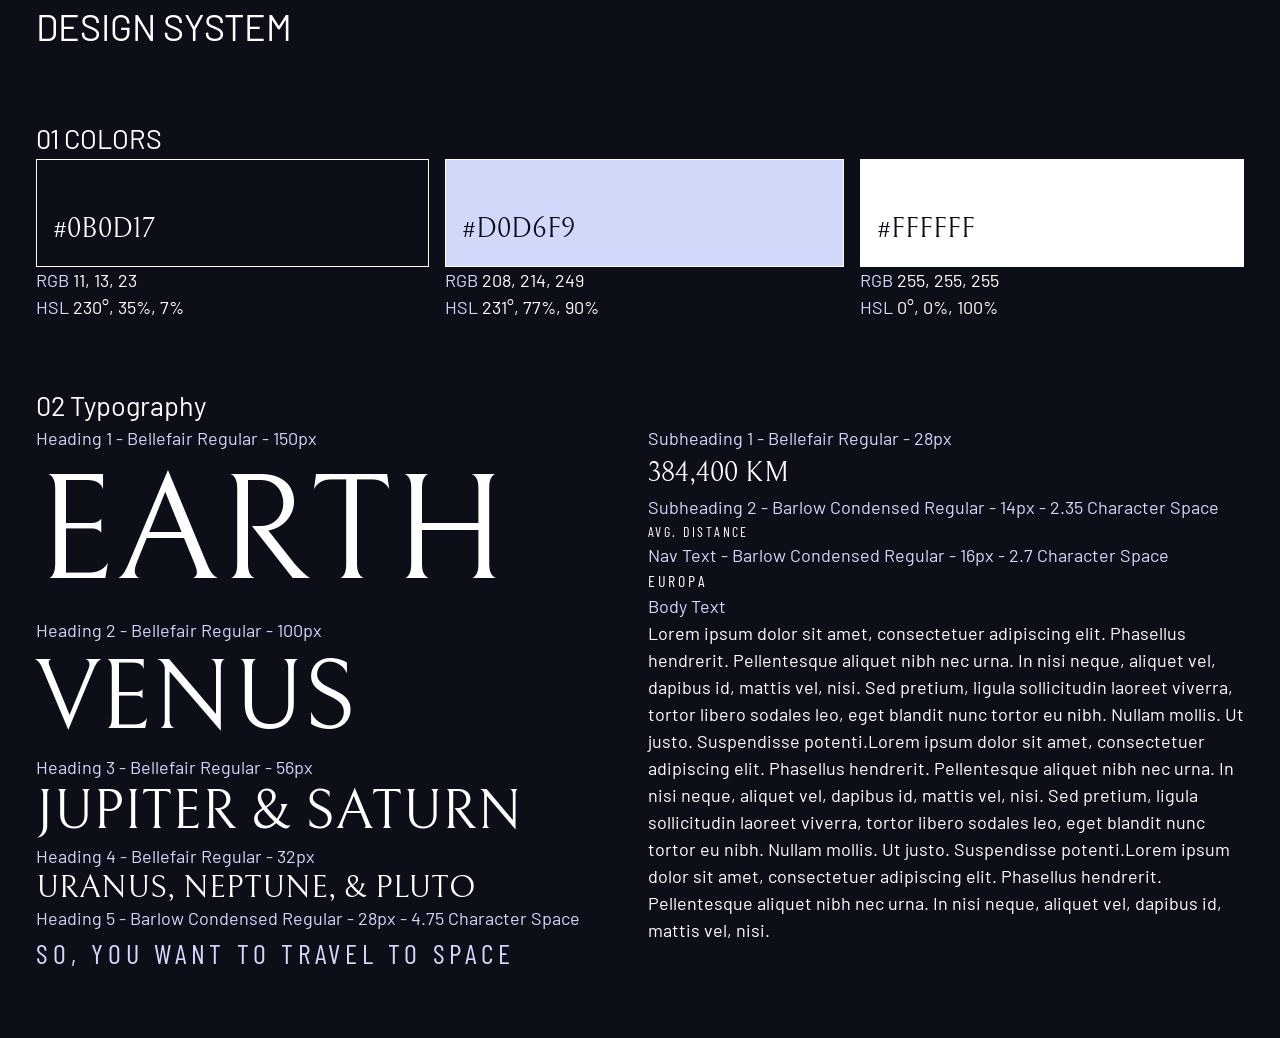
==== design-system.html @ 0db68310 "typography" ====
<html>
    <head>
        <title>Design system</title>
        
        <!-- Google fonts -->
        <link rel="preconnect" href="https://fonts.googleapis.com">
        <link rel="preconnect" href="https://fonts.gstatic.com" crossorigin>
        <link href="https://fonts.googleapis.com/css2?family=Barlow+Condensed:wght@400;700&family=Bellefair&family=Barlow:wght@400;700&display=swap"
            rel="stylesheet">
            
         <link rel="stylesheet" href="index.css">

        <style>
            
        </style>
    </head>
    <body>
        
        <div class="container">
            <h1 class="uppercase">Design system</h1>
            
            <section id="colors" style="margin: 4rem 0">
                <h2 class="uppercase"><span>01</span> colors</h2>
                <div class="flex">
                    <div style="flex-grow: 1;">
                        <div class="bg-dark text-white ff-serif fs-500" style="padding: 3rem 1rem 1rem; border: 1px solid white">#0B0D17</div>
                        <p><span class="text-accent">RGB</span> 11, 13, 23</p>
                        <p><span class="text-accent">HSL</span> 230°, 35%, 7%</p>
                    </div>
                    <div style="flex-grow: 1;">
                        <div class="bg-accent text-dark ff-serif fs-500" style="padding: 3rem 1rem 1rem; border: 1px solid white">#D0D6F9</div>
                        <p><span class="text-accent">RGB</span> 208, 214, 249</p>
                        <p><span class="text-accent">HSL</span> 231°, 77%, 90%</p>
                    </div>
                    <div style="flex-grow: 1;">
                        <div class="bg-white text-dark ff-serif fs-500" style="padding: 3rem 1rem 1rem; border: 1px solid white;">#FFFFFF</div>
                        <p><span class="text-accent">RGB</span> 255, 255, 255</p>
                        <p><span class="text-accent">HSL</span> 0°, 0%, 100%</p>
                    </div>
                </div>
            </section>
            
            <section id="typography"  style="margin: 4rem 0">
                <h2><span>02 </span>Typography</h2>
                <div class="flex">
                    <div style="flex-basis: 100%">
                        <div> 
                            <p class="text-accent">Heading 1 - Bellefair Regular - 150px</p>
                            <p class="fs-900 ff-serif uppercase">Earth</p>
                        </div>
                        <div> 
                            <p class="text-accent">Heading 2 - Bellefair Regular - 100px</p>
                            <p class="fs-800 ff-serif uppercase">Venus</p>
                        </div>
                        <div> 
                            <p class="text-accent">Heading 3 - Bellefair Regular - 56px</p>
                            <p class="fs-700 ff-serif uppercase">Jupiter & Saturn</p>
                        </div>
                        <div> 
                            <p class="text-accent">Heading 4 - Bellefair Regular - 32px</p>
                            <p class="fs-600 ff-serif uppercase">Uranus, Neptune, & Pluto</p>
                        </div>
                        <div> 
                            <p class="text-accent">Heading 5 - Barlow Condensed Regular - 28px - 4.75 Character Space</p>
                            <p class="text-accent fs-500 ff-sans-cond uppercase letter-spacing-1">So, you want to travel to space</p>
                        </div>
                    
                    </div>
                    
                    <div  style="flex-basis: 100%">
                        <div> 
                            <p class="text-accent">Subheading 1 - Bellefair Regular - 28px</p>
                            <p class="fs-500 ff-serif uppercase">384,400 km</p>
                        </div>
                        <div> 
                            <p class="text-accent">Subheading 2 - Barlow Condensed Regular - 14px - 2.35 Character Space</p>
                            <p class="fs-200 uppercase ff-sans-cond letter-spacing-3">Avg. Distance</p>
                        </div>
                        <div> 
                            <p class="text-accent">Nav Text - Barlow Condensed Regular - 16px - 2.7 Character Space</p>
                            <p class="fs-300 uppercase ff-sans-cond letter-spacing-2">Europa</p>
                        </div>
                        <div> 
                            <p class="text-accent">Body Text</p>
                            <p>Lorem ipsum dolor sit amet, consectetuer adipiscing elit. Phasellus hendrerit. Pellentesque aliquet nibh nec urna. In nisi neque, aliquet vel, dapibus id, mattis vel, nisi. Sed pretium, ligula sollicitudin laoreet viverra, tortor libero sodales leo, eget blandit nunc tortor eu nibh. Nullam mollis. Ut justo. Suspendisse potenti.Lorem ipsum dolor sit amet, consectetuer adipiscing elit. Phasellus hendrerit. Pellentesque aliquet nibh nec urna. In nisi neque, aliquet vel, dapibus id, mattis vel, nisi. Sed pretium, ligula sollicitudin laoreet viverra, tortor libero sodales leo, eget blandit nunc tortor eu nibh. Nullam mollis. Ut justo. Suspendisse potenti.Lorem ipsum dolor sit amet, consectetuer adipiscing elit. Phasellus hendrerit. Pellentesque aliquet nibh nec urna. In nisi neque, aliquet vel, dapibus id, mattis vel, nisi. </p>
                        </div> 
                    </div>
                </div>
            </section>
            
            
        </div>
        
        <script src="index.pack.js"></script>
    </body>
</html>
---- index.css ----
/* ------------------- */
/* Custom properties   */
/* ------------------- */

:root {
    /* colors */
    --clr-dark: 230 35% 7%;
    --clr-light: 231 77% 90%;
    --clr-white: 0 0% 100%;
    
    /* font-sizes */
    --fs-900: 9.375rem;
    --fs-800: 6.25rem;
    --fs-700: 3.5rem;
    --fs-600: 2rem;
    --fs-500: 1.75rem;
    --fs-400: 1.125rem;
    --fs-300: 1rem;
    --fs-200: 0.875rem;
    
    /* font-families */
    --ff-serif: "Bellefair", serif;
    --ff-sans-cond: "Barlow Condensed", sans-serif;
    --ff-sans-normal: "Barlow", sans-serif;
}


/* ------------------- */
/* Reset               */
/* ------------------- */

/* https://piccalil.li/blog/a-modern-css-reset/ */

/* Box sizing */
*,
*::before,
*::after {
    box-sizing: border-box;
}

/* Reset margins */
body,
h1,
h2,
h3,
h4,
h5,
p,
figure,
picture {
    margin: 0; 
}

h1,
h2,
h3,
h4,
h5,
h6,
p {
    font-weight: 400;
}

/* set up the body */
body {
    font-family: var(--ff-sans-normal);
    font-size: var(--fs-400);
    color: hsl( var(--clr-white) );
    background-color: hsl( var(--clr-dark) );
    line-height: 1.5;
    min-height: 100vh;
}

/* make images easier to work with */
img,
picutre {
    max-width: 100%;
    display: block;
}

/* make form elements easier to work with */
input,
button,
textarea,
select {
    font: inherit;
}

/* remove animations for people who've turned them off */
@media (prefers-reduced-motion: reduce) {  
  *,
  *::before,
  *::after {
    animation-duration: 0.01ms !important;
    animation-iteration-count: 1 !important;
    transition-duration: 0.01ms !important;
    scroll-behavior: auto !important;
  }
}


/* ------------------- */
/* Utility classes     */
/* ------------------- */

/* general */

.flex {
    display: flex;
    gap: var(--gap, 1rem);
}

.grid {
    display: grid;
    gap: var(--gap, 1rem);
}

.container {
    padding-inline: 2em;
    margin-inline: auto;
    max-width: 80rem;
}

.sr-only {
  position: absolute; 
  width: 1px;
  height: 1px;
  padding: 0;
  margin: -1px; 
  overflow: hidden;
  clip: rect(0, 0, 0, 0);
  white-space: nowrap; /* added line */
  border: 0;
}

/* colors */

.bg-dark { background-color: hsl( var(--clr-dark) );}
.bg-accent { background-color: hsl( var(--clr-light) );}
.bg-white { background-color: hsl( var(--clr-white) );}

.text-dark { color: hsl( var(--clr-dark) );}
.text-accent { color: hsl( var(--clr-light) );}
.text-white { color: hsl( var(--clr-white) );}

/* typography */

.ff-serif { font-family: var(--ff-serif); } 
.ff-sans-cond { font-family: var(--ff-sans-cond); } 
.ff-sans-normal { font-family: var(--ff-sans-normal); } 

.letter-spacing-1 { letter-spacing: 4.75px; } 
.letter-spacing-2 { letter-spacing: 2.7px; } 
.letter-spacing-3 { letter-spacing: 2.35px; } 

.uppercase { text-transform: uppercase; }

.fs-900 { font-size: var(--fs-900); }
.fs-800 { font-size: var(--fs-800); }
.fs-700 { font-size: var(--fs-700); }
.fs-600 { font-size: var(--fs-600); }
.fs-500 { font-size: var(--fs-500); }
.fs-400 { font-size: var(--fs-400); }
.fs-300 { font-size: var(--fs-300); }
.fs-200 { font-size: var(--fs-200); }

.fs-900,
.fs-800,
.fs-700,
.fs-600 {
    line-height: 1.1;
}
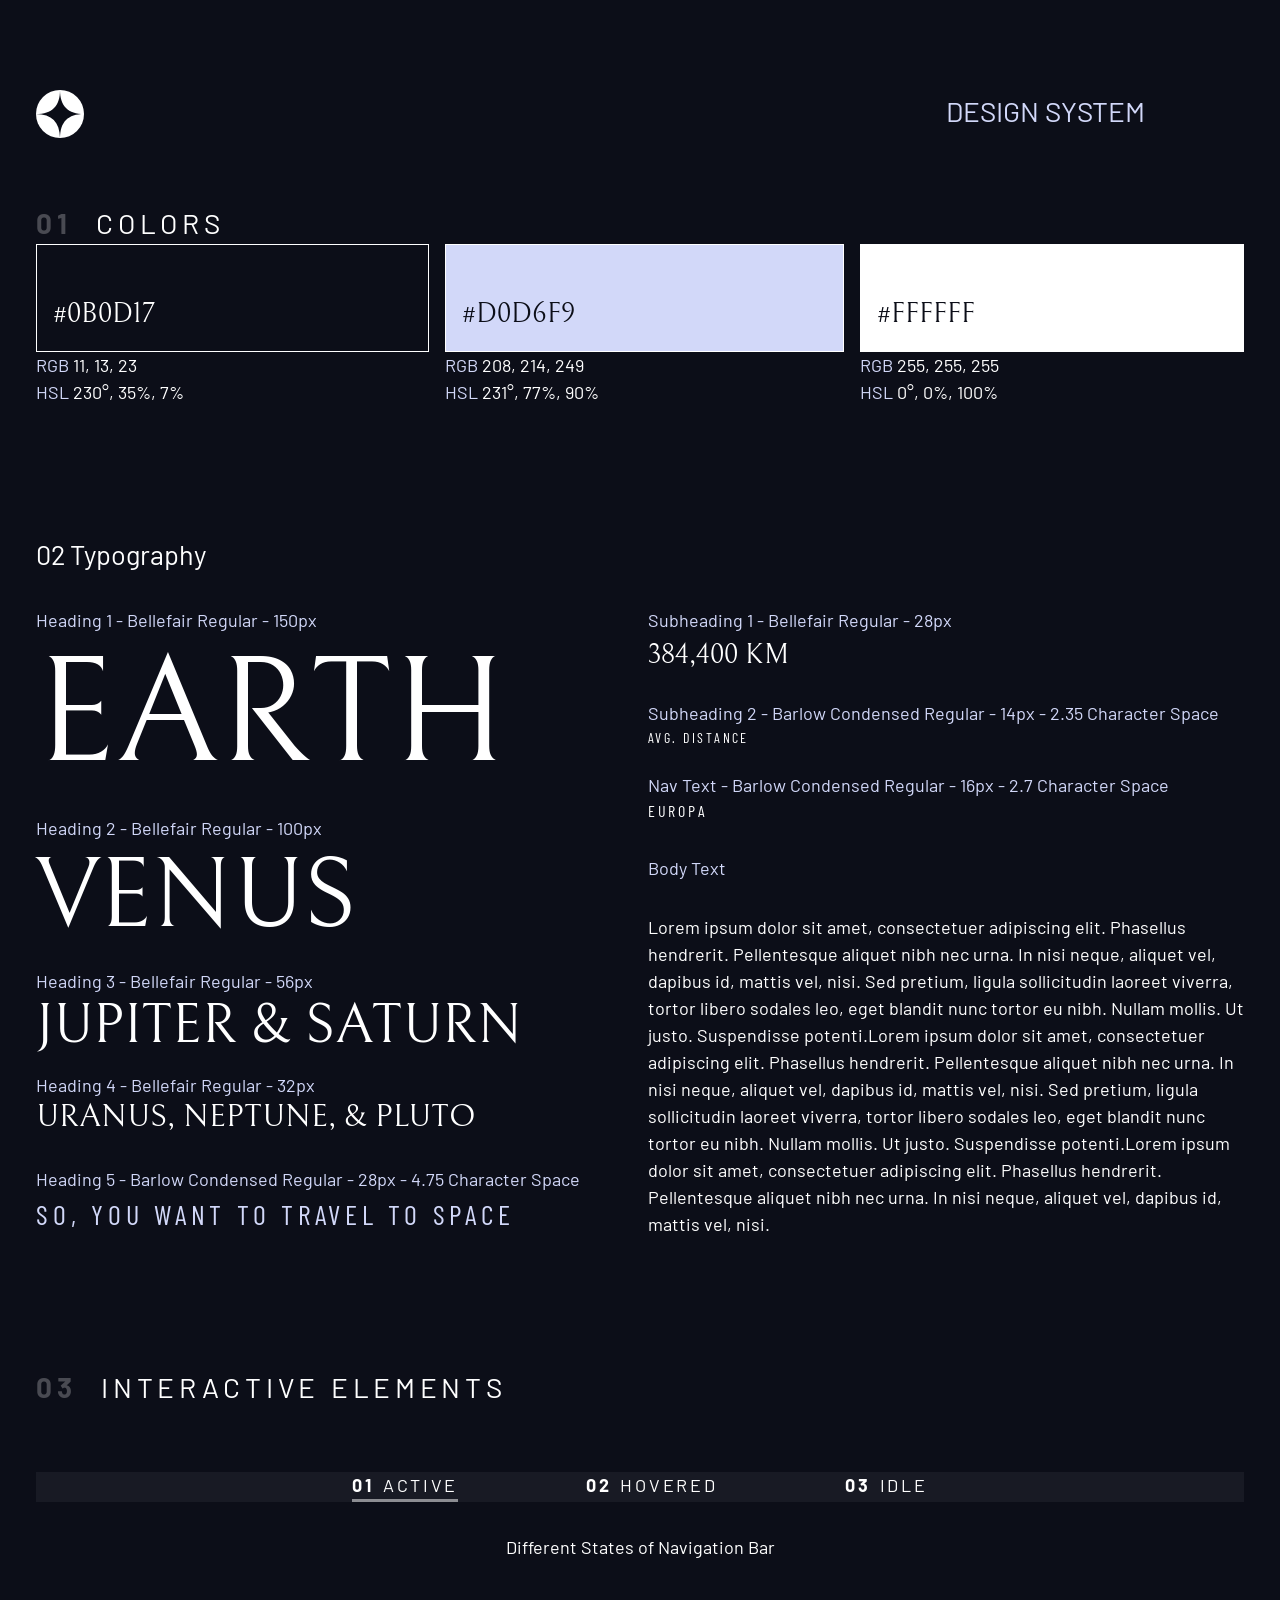
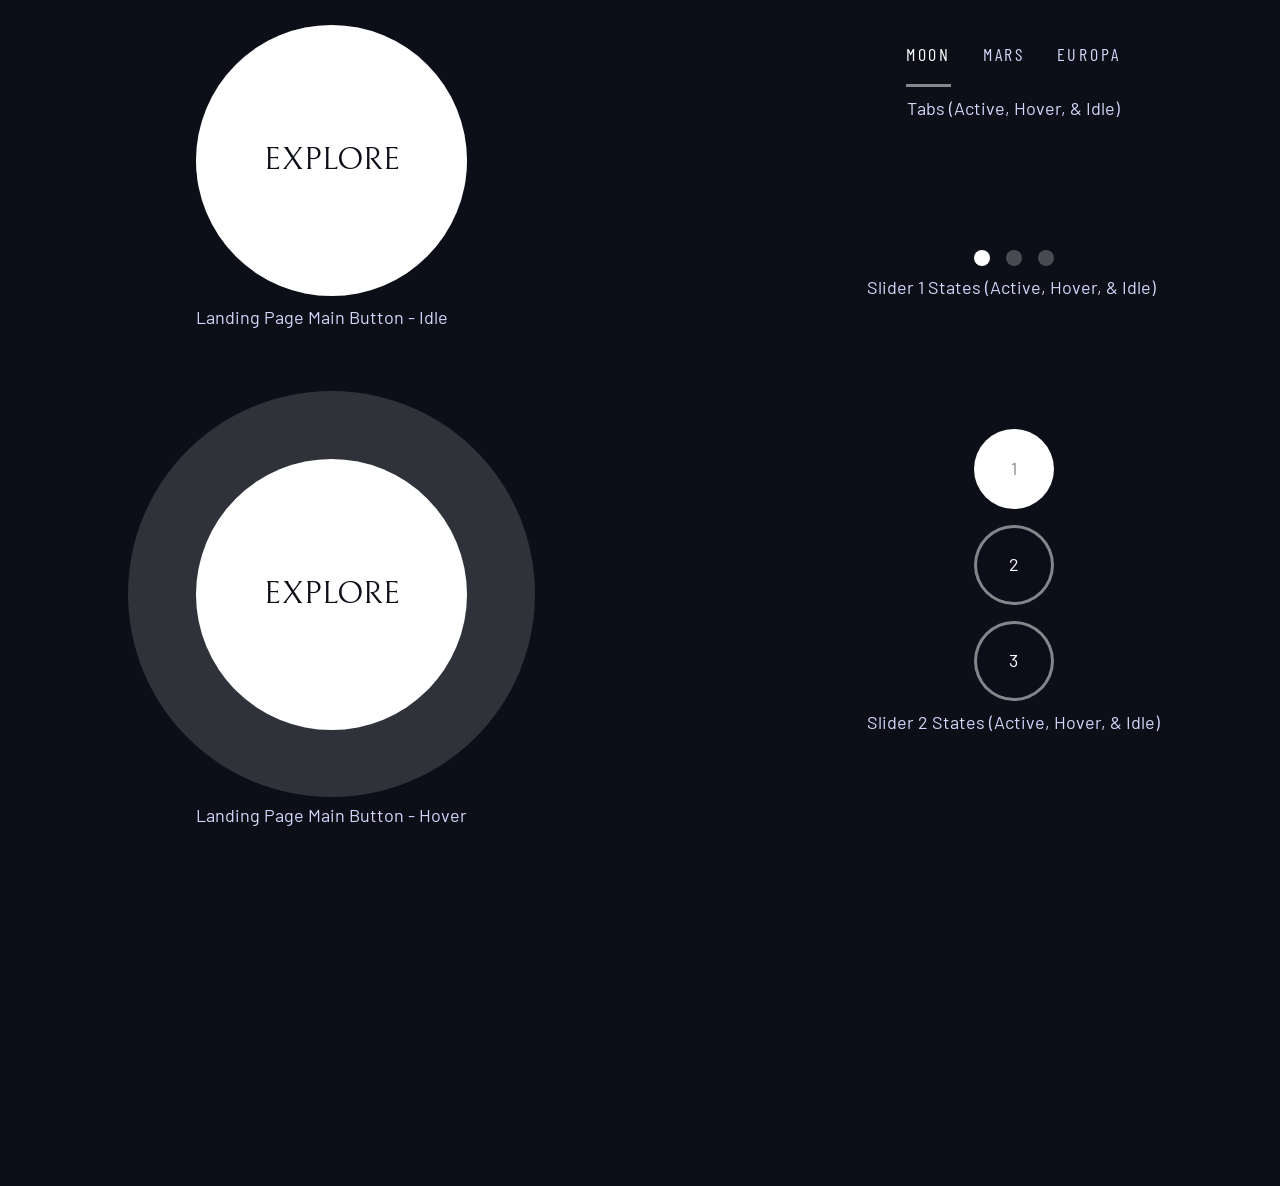
==== commit 67142271: "design system" ====
--- a/design-system.html
+++ b/design-system.html
@@ -1,96 +1,168 @@
 <html>
-    <head>
-        <title>Design system</title>
-        
-        <!-- Google fonts -->
-        <link rel="preconnect" href="https://fonts.googleapis.com">
-        <link rel="preconnect" href="https://fonts.gstatic.com" crossorigin>
-        <link href="https://fonts.googleapis.com/css2?family=Barlow+Condensed:wght@400;700&family=Bellefair&family=Barlow:wght@400;700&display=swap"
-            rel="stylesheet">
-            
-         <link rel="stylesheet" href="index.css">
 
-        <style>
-            
-        </style>
-    </head>
-    <body>
-        
-        <div class="container">
-            <h1 class="uppercase">Design system</h1>
-            
-            <section id="colors" style="margin: 4rem 0">
-                <h2 class="uppercase"><span>01</span> colors</h2>
-                <div class="flex">
-                    <div style="flex-grow: 1;">
-                        <div class="bg-dark text-white ff-serif fs-500" style="padding: 3rem 1rem 1rem; border: 1px solid white">#0B0D17</div>
-                        <p><span class="text-accent">RGB</span> 11, 13, 23</p>
-                        <p><span class="text-accent">HSL</span> 230°, 35%, 7%</p>
+<head>
+    <title>Design system</title>
+
+    <!-- Google fonts -->
+    <link rel="preconnect" href="https://fonts.googleapis.com">
+    <link rel="preconnect" href="https://fonts.gstatic.com" crossorigin>
+    <link
+        href="https://fonts.googleapis.com/css2?family=Barlow+Condensed:wght@400;700&family=Bellefair&family=Barlow:wght@400;700&display=swap"
+        rel="stylesheet">
+
+    <link rel="stylesheet" href="index.css">
+
+    <style>
+
+    </style>
+</head>
+
+<body>
+
+    <div class="container">
+        <div class="flex" style="margin-top: 10vh">
+            <svg xmlns="http://www.w3.org/2000/svg" width="48" height="48"><g fill="none" fill-rule="evenodd"><circle cx="24" cy="24" r="24" fill="#FFF"/><path fill="#0B0D17" d="M24 0c0 16-8 24-24 24 15.718.114 23.718 8.114 24 24 0-16 8-24 24-24-16 0-24-8-24-24z"/></g></svg>
+        <h1 style="margin-left: 70%;" class="fs-500 text-accent uppercase">Design system</h1>
+        </div>
+        <section id="colors" style="margin: 4rem 0">
+            <h2 class="numbered-title"><span>01</span> colors</h2>
+            <div class="flex">
+                <div style="flex-grow: 1;">
+                    <div class="bg-dark text-white ff-serif fs-500"
+                        style="padding: 3rem 1rem 1rem; border: 1px solid white">#0B0D17</div>
+                    <p><span class="text-accent">RGB</span> 11, 13, 23</p>
+                    <p><span class="text-accent">HSL</span> 230°, 35%, 7%</p>
+                </div>
+                <div style="flex-grow: 1;">
+                    <div class="bg-accent text-dark ff-serif fs-500"
+                        style="padding: 3rem 1rem 1rem; border: 1px solid white">#D0D6F9</div>
+                    <p><span class="text-accent">RGB</span> 208, 214, 249</p>
+                    <p><span class="text-accent">HSL</span> 231°, 77%, 90%</p>
+                </div>
+                <div style="flex-grow: 1;">
+                    <div class="bg-white text-dark ff-serif fs-500"
+                        style="padding: 3rem 1rem 1rem; border: 1px solid white;">#FFFFFF</div>
+                    <p><span class="text-accent">RGB</span> 255, 255, 255</p>
+                    <p><span class="text-accent">HSL</span> 0°, 0%, 100%</p>
+                </div>
+            </div>
+        </section>
+
+        <section id="typography" style="margin: 8rem 0">
+            <h2 style="margin: 2rem 0"><span>02 </span>Typography</h2>
+            <div class="flex">
+                <div class="flow" style="flex-basis: 100%">
+                    <div>
+                        <p class="text-accent">Heading 1 - Bellefair Regular - 150px</p>
+                        <p class="fs-900 ff-serif uppercase">Earth</p>
                     </div>
-                    <div style="flex-grow: 1;">
-                        <div class="bg-accent text-dark ff-serif fs-500" style="padding: 3rem 1rem 1rem; border: 1px solid white">#D0D6F9</div>
-                        <p><span class="text-accent">RGB</span> 208, 214, 249</p>
-                        <p><span class="text-accent">HSL</span> 231°, 77%, 90%</p>
+                    <div>
+                        <p class="text-accent">Heading 2 - Bellefair Regular - 100px</p>
+                        <p class="fs-800 ff-serif uppercase">Venus</p>
                     </div>
-                    <div style="flex-grow: 1;">
-                        <div class="bg-white text-dark ff-serif fs-500" style="padding: 3rem 1rem 1rem; border: 1px solid white;">#FFFFFF</div>
-                        <p><span class="text-accent">RGB</span> 255, 255, 255</p>
-                        <p><span class="text-accent">HSL</span> 0°, 0%, 100%</p>
+                    <div>
+                        <p class="text-accent">Heading 3 - Bellefair Regular - 56px</p>
+                        <p class="fs-700 ff-serif uppercase">Jupiter & Saturn</p>
+                    </div>
+                    <div>
+                        <p class="text-accent">Heading 4 - Bellefair Regular - 32px</p>
+                        <p class="fs-600 ff-serif uppercase">Uranus, Neptune, & Pluto</p>
+                    </div>
+                    <div>
+                        <p class="text-accent">Heading 5 - Barlow Condensed Regular - 28px - 4.75 Character Space</p>
+                        <p style="--flow-space: 2rem" class="text-accent fs-500 ff-sans-cond uppercase letter-spacing-1">So, you want to travel to
+                            space</p>
+                    </div>
+
+                </div>
+
+                <div class="flow" style="flex-basis: 100%; --flow-space: 4rem">
+                    <div>
+                        <p class="text-accent">Subheading 1 - Bellefair Regular - 28px</p>
+                        <p class="fs-500 ff-serif uppercase">384,400 km</p>
+                    </div>
+                    <div style="--flow-space: 1.5rem;">
+                        <p class="text-accent">Subheading 2 - Barlow Condensed Regular - 14px - 2.35 Character Space</p>
+                        <p class="fs-200 uppercase ff-sans-cond letter-spacing-3">Avg. Distance</p>
+                    </div>
+                    <div style="--flow-space: 1.5rem;">
+                        <p class="text-accent">Nav Text - Barlow Condensed Regular - 16px - 2.7 Character Space</p>
+                        <p class="fs-300 uppercase ff-sans-cond letter-spacing-2">Europa</p>
+                    </div>
+                    <div style="--flow-space: 2rem;">
+                        <p class="text-accent">Body Text</p>
+                        <p style="margin-top: 2rem;" >Lorem ipsum dolor sit amet, consectetuer adipiscing elit. Phasellus hendrerit. Pellentesque
+                            aliquet nibh nec urna. In nisi neque, aliquet vel, dapibus id, mattis vel, nisi. Sed
+                            pretium, ligula sollicitudin laoreet viverra, tortor libero sodales leo, eget blandit nunc
+                            tortor eu nibh. Nullam mollis. Ut justo. Suspendisse potenti.Lorem ipsum dolor sit amet,
+                            consectetuer adipiscing elit. Phasellus hendrerit. Pellentesque aliquet nibh nec urna. In
+                            nisi neque, aliquet vel, dapibus id, mattis vel, nisi. Sed pretium, ligula sollicitudin
+                            laoreet viverra, tortor libero sodales leo, eget blandit nunc tortor eu nibh. Nullam mollis.
+                            Ut justo. Suspendisse potenti.Lorem ipsum dolor sit amet, consectetuer adipiscing elit.
+                            Phasellus hendrerit. Pellentesque aliquet nibh nec urna. In nisi neque, aliquet vel, dapibus
+                            id, mattis vel, nisi. </p>
                     </div>
                 </div>
-            </section>
-            
-            <section id="typography"  style="margin: 4rem 0">
-                <h2><span>02 </span>Typography</h2>
-                <div class="flex">
-                    <div style="flex-basis: 100%">
-                        <div> 
-                            <p class="text-accent">Heading 1 - Bellefair Regular - 150px</p>
-                            <p class="fs-900 ff-serif uppercase">Earth</p>
+            </div>
+        </section>
+
+        <section class="flow" id="interactive-elements" style="margin-top: 8rem; --flow-space: 4rem ">
+            <h2 class="numbered-title"><span>03</span> Interactive elements</h2>
+
+            <!-- navigation -->
+            <div>
+                <nav>
+                    <ul style="justify-content: center; background-color: hsl(var(--clr-white) /.05)" class="primary-navigation underline-indicators flex">
+                        <li class="active"><a class="uppercase text-white letter-spacing-2" href="#"><span>01</span>Active</a>
+                        <li><a class="uppercase text-white letter-spacing-2" href="#"><span>02</span>Hovered</a>
+                        <li><a class="uppercase text-white letter-spacing-2" href="#"><span>03</span>Idle</a>
+                    </ul>
+                    <div style="text-align: center; margin-top: 2rem;">Different States of Navigation Bar</div>
+                </nav>
+            </div>
+
+            <div class="flex" style="gap: 25rem">
+                <div style="margin-left: 10rem;">
+                    <!-- explore button -->
+                    <a href="" class="large-button uppercase ff-serif fs-600 text-dark bg-white">Explore</a>
+                    <div style="margin-top: 0.5rem" class="text-accent">Landing Page Main Button - Idle</div>
+                    <a href="" class="large-button-active uppercase ff-serif fs-600 text-dark bg-white">Explore</a>
+                    <div style="margin-top: 4.5rem" class="text-accent">Landing Page Main Button - Hover</div>
+                </div>
+
+                <div class="flow" style="margin-bottom: 50vh;  --flow-space: 4rem">
+                    <!-- Tabs -->
+                        <div class="tab-list underline-indicators flex" style="justify-content: center">
+                            <button aria-selected="true" class="uppercase ff-sans-cond text-accent bg-dark letter-spacing-2">Moon</button>
+                            <button aria-selected="false" class="uppercase ff-sans-cond text-accent bg-dark letter-spacing-2">Mars</button>
+                            <button aria-selected="false" class="uppercase ff-sans-cond text-accent bg-dark letter-spacing-2">Europa</button>
                         </div>
-                        <div> 
-                            <p class="text-accent">Heading 2 - Bellefair Regular - 100px</p>
-                            <p class="fs-800 ff-serif uppercase">Venus</p>
-                        </div>
-                        <div> 
-                            <p class="text-accent">Heading 3 - Bellefair Regular - 56px</p>
-                            <p class="fs-700 ff-serif uppercase">Jupiter & Saturn</p>
-                        </div>
-                        <div> 
-                            <p class="text-accent">Heading 4 - Bellefair Regular - 32px</p>
-                            <p class="fs-600 ff-serif uppercase">Uranus, Neptune, & Pluto</p>
-                        </div>
-                        <div> 
-                            <p class="text-accent">Heading 5 - Barlow Condensed Regular - 28px - 4.75 Character Space</p>
-                            <p class="text-accent fs-500 ff-sans-cond uppercase letter-spacing-1">So, you want to travel to space</p>
-                        </div>
+                        <div style="--flow-space: 0.5rem; text-align: center;" class="text-accent">Tabs (Active, Hover, & Idle)</div>
                     
+                    <!-- Dots -->
+
+                    <div class="dot-indicators flex" style="justify-content: center; --flow-space: 8rem">
+                        <button aria-selected="true"><span class="sr-only">slide title</span></button>
+                        <button aria-selected="false"><span class="sr-only">slide title</span></button>
+                        <button aria-selected="false"><span class="sr-only">slide title</span></button>
                     </div>
-                    
-                    <div  style="flex-basis: 100%">
-                        <div> 
-                            <p class="text-accent">Subheading 1 - Bellefair Regular - 28px</p>
-                            <p class="fs-500 ff-serif uppercase">384,400 km</p>
-                        </div>
-                        <div> 
-                            <p class="text-accent">Subheading 2 - Barlow Condensed Regular - 14px - 2.35 Character Space</p>
-                            <p class="fs-200 uppercase ff-sans-cond letter-spacing-3">Avg. Distance</p>
-                        </div>
-                        <div> 
-                            <p class="text-accent">Nav Text - Barlow Condensed Regular - 16px - 2.7 Character Space</p>
-                            <p class="fs-300 uppercase ff-sans-cond letter-spacing-2">Europa</p>
-                        </div>
-                        <div> 
-                            <p class="text-accent">Body Text</p>
-                            <p>Lorem ipsum dolor sit amet, consectetuer adipiscing elit. Phasellus hendrerit. Pellentesque aliquet nibh nec urna. In nisi neque, aliquet vel, dapibus id, mattis vel, nisi. Sed pretium, ligula sollicitudin laoreet viverra, tortor libero sodales leo, eget blandit nunc tortor eu nibh. Nullam mollis. Ut justo. Suspendisse potenti.Lorem ipsum dolor sit amet, consectetuer adipiscing elit. Phasellus hendrerit. Pellentesque aliquet nibh nec urna. In nisi neque, aliquet vel, dapibus id, mattis vel, nisi. Sed pretium, ligula sollicitudin laoreet viverra, tortor libero sodales leo, eget blandit nunc tortor eu nibh. Nullam mollis. Ut justo. Suspendisse potenti.Lorem ipsum dolor sit amet, consectetuer adipiscing elit. Phasellus hendrerit. Pellentesque aliquet nibh nec urna. In nisi neque, aliquet vel, dapibus id, mattis vel, nisi. </p>
-                        </div> 
+                    <div style="--flow-space: 0.5rem" class="text-accent">Slider 1 States (Active, Hover, & Idle)</div>
+
+                    <!-- Numbers -->
+                    <div class="number-indicators flex" style="flex-direction: column; justify-content: center; --flow-space: 8rem">
+                        <button class="text-white active" aria-selected="true">1</button>
+                        <button class="text-white" aria-selected="false">2</button>
+                        <button class="text-white" aria-selected="false">3</button>
                     </div>
+                    <div style="--flow-space: 0.5rem" class="text-accent">Slider 2 States (Active, Hover, & Idle)</div>
                 </div>
-            </section>
-            
-            
-        </div>
-        
-        <script src="index.pack.js"></script>
-    </body>
-</html> +            </div>
+
+        </section>
+
+    </div>
+
+    <script src="index.pack.js"></script>
+</body>
+
+</html>
--- a/index.css
+++ b/index.css
@@ -110,6 +110,16 @@
     gap: var(--gap, 1rem);
 }
 
+.flow > *:where(:not(:first-child)) {
+    margin-top: var(--flow-space, 1rem);
+}
+
+.flow > *:where(:is(:last-child)) {
+    margin-top: var(--flow-space, 2rem);
+}
+
+.card
+
 .grid {
     display: grid;
     gap: var(--gap, 1rem);
@@ -170,3 +180,161 @@
 .fs-600 {
     line-height: 1.1;
 }
+
+.numbered-title{
+    font-family:  var(--ff-sand-cond);
+    font-size: var(--fs-500);
+    text-transform: uppercase;
+    letter-spacing: 4.72px;
+}
+
+.numbered-title span {
+    margin-right: .5em;
+    font-weight: 700;
+    color: hsl( var(--clr-white) /0.25)
+}
+
+/* ------------------- */
+/* Components          */
+/* ------------------- */
+
+.large-button{
+    position: relative;
+    aspect-ratio: 1;
+    border-radius: 50%;
+    display: grid;
+    z-index: 1;
+    padding: 0 2em;
+    place-items: center;
+    text-decoration: none;
+}
+
+.large-button::after{
+    content: '';
+    position: absolute;
+    z-index: -1;
+    background: hsl( var(--clr-white) /.15 );
+    width: 100%;
+    height: 100%;
+    border-radius: inherit;
+    transition: opacity 500ms linear, transform 750ms ease-in-out;
+}
+
+.large-button:hover::after,
+.large-button:hover::after {
+    opacity: 1;
+    transform: scale(1.5);
+}
+
+.large-button-active {
+    margin-top: 8rem;
+    position: relative;
+    aspect-ratio: 1;
+    border-radius: 50%;
+    display: grid;
+    z-index: 1;
+    padding: 0 2em;
+    place-items: center;
+    text-decoration: none;
+}
+
+.large-button-active::after{
+    content: '';
+    position: absolute;
+    z-index: -1;
+    background: hsl( var(--clr-white) /.15 );
+    width: 150%;
+    height: 150%;
+    border-radius: inherit;
+}
+
+.primary-navigation {
+    --gap: 8rem;
+    --underline-gap: 2rem;
+    list-style: none;
+    padding: 0;
+    margin: 0 auto;
+}
+
+.primary-navigation a {
+    text-decoration: none;
+}
+
+.primary-navigation a > span {
+    font-weight: 700;
+    margin-right: .5em;
+}
+
+
+.underline-indicators > button {
+    cursor: pointer;
+    padding: var(--underline-gap, 1rem) 0;
+    border: 0;
+    border-bottom: .2rem solid hsl(var(--clr-white) /0);
+}
+
+.underline-indicators > button :hover,
+.underline-indicators > button :focus {
+    padding: var(--underline-gap, 1rem) 0;
+    border-bottom: .2rem solid hsl(var(--clr-white) /.5);
+}
+
+.underline-indicators > button:hover,
+.underline-indicators > button:focus {
+    padding: var(--underline-gap, 1rem) 0;
+    border-bottom: .2rem solid hsl(var(--clr-white) /.5);
+}
+
+
+.underline-indicators > .active,
+.underline-indicators > [aria-selected="true"] {
+    color:hsl( var(--clr-white) );
+    border-bottom: .2rem solid hsl(var(--clr-white) /.5);
+}
+
+.tab-list {
+    --gap: 2rem;
+}
+
+.dot-indicators > *{
+    cursor: pointer;
+    border: 0;
+    border-radius: 50%;
+    aspect-ratio: 1;
+    padding: 0.5rem;
+    background-color: hsl( var(--clr-white) /0.25);
+}
+
+.dot-indicators > button:hover,
+.dot-indicators > button:focus {
+    background-color: hsl( var(--clr-white) / .5);
+}
+
+.dot-indicators > [aria-selected="true"] {
+    background-color: hsl( var(--clr-white) / 1); 
+}
+
+.number-indicators > *{
+    cursor: pointer;
+    border: solid hsl( var(--clr-white) / .5);
+    border-radius: 50%;
+    aspect-ratio: 1;
+    padding: 0.1rem;
+    background-color: hsl( var(--clr-dark) /0.25);
+    height: 80px;
+    width: 80px;
+    margin: 0 auto;
+}
+
+.number-indicators > .active{
+    background-color: hsl( var(--clr-white));
+    color: hsl(var(--clr-dark) /.5);
+}
+
+.number-indicators > button:hover,
+.number-indicators > button:focus
+{
+    border: none;
+    background-color: hsl( var(--clr-white) / 0.5);
+    color: hsl(var(--clr-dark) /.5);
+}
